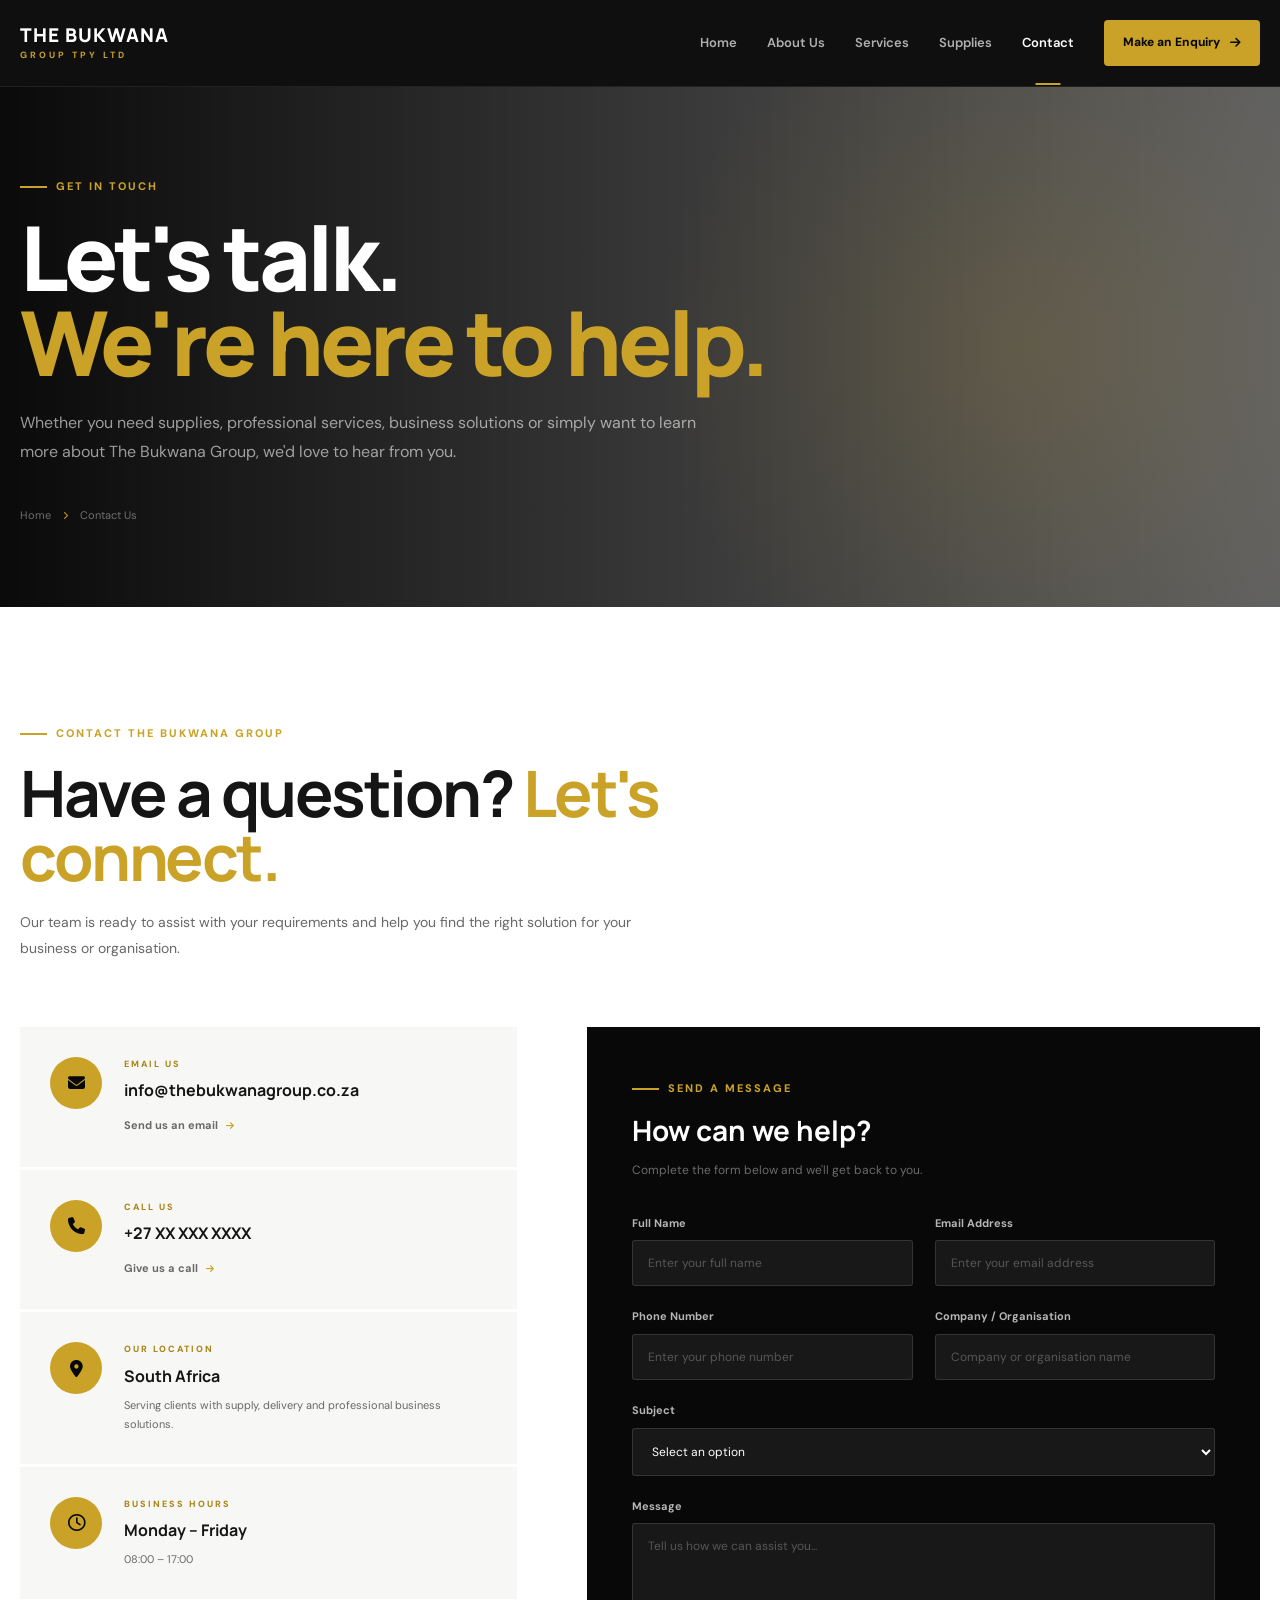
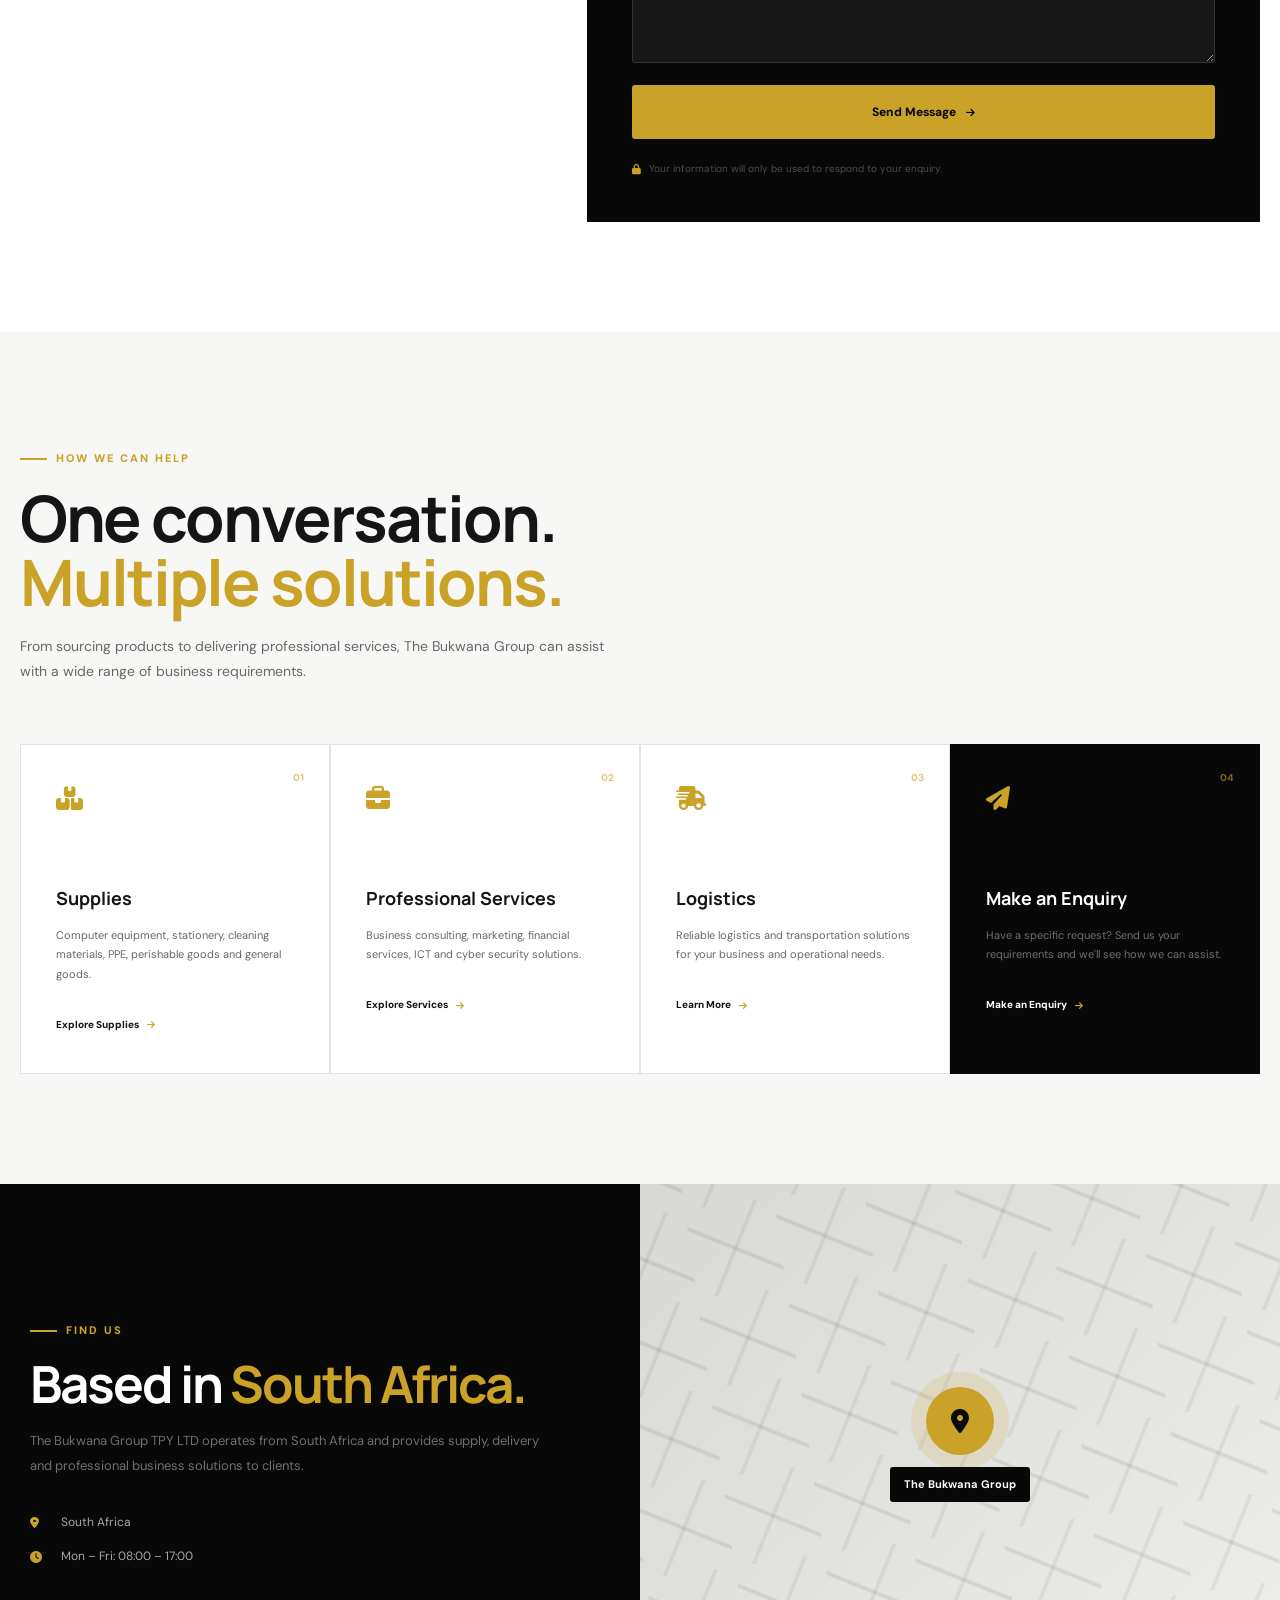
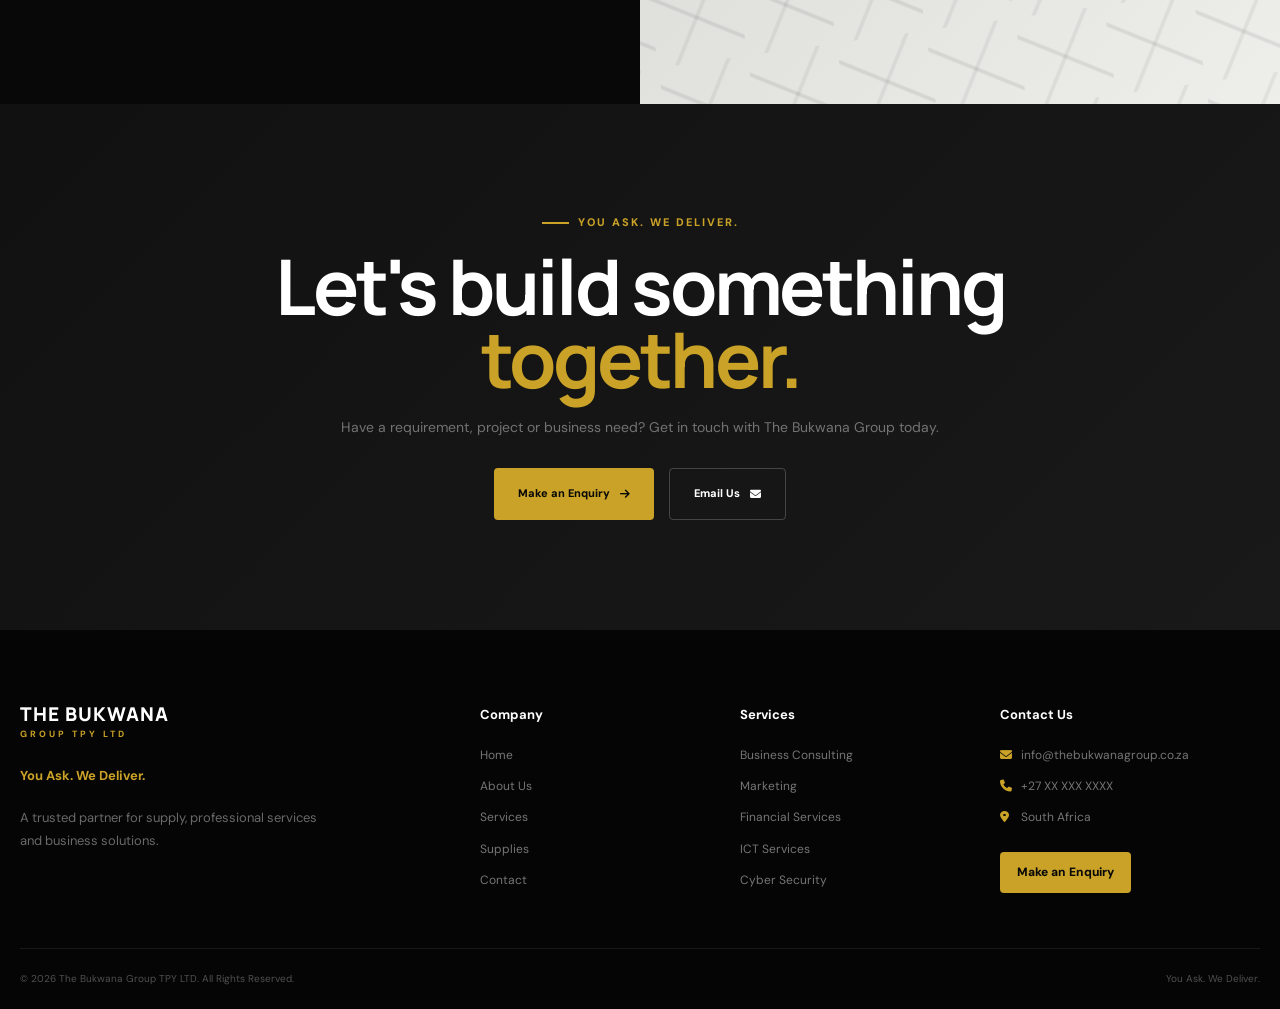
==== contact.html @ 3b1d0615 "first commit" ====
<!DOCTYPE html>
<html lang="en">

<head>

    <meta charset="UTF-8">

    <meta name="viewport" content="width=device-width, initial-scale=1.0">

    <meta name="description"
        content="Contact The Bukwana Group TPY LTD for supplies, professional services, business consulting, logistics, ICT services and general enquiries.">

    <meta name="keywords"
        content="The Bukwana Group contact, contact Bukwana Group, supplies, services, business consulting, logistics, ICT services">

    <meta name="author" content="The Bukwana Group TPY LTD">

    <title>Contact Us | The Bukwana Group PTY LTD</title>


    <!-- Google Fonts -->

    <link rel="preconnect" href="https://fonts.googleapis.com">

    <link rel="preconnect" href="https://fonts.gstatic.com" crossorigin>

    <link
        href="https://fonts.googleapis.com/css2?family=DM+Sans:wght@400;500;600;700&family=Manrope:wght@500;600;700;800&display=swap"
        rel="stylesheet">


    <!-- Font Awesome -->

    <link rel="stylesheet" href="https://cdnjs.cloudflare.com/ajax/libs/font-awesome/6.7.2/css/all.min.css">


    <!-- Contact CSS -->

    <link rel="stylesheet" href="contact.css">

</head>


<body>


    <!-- =====================================================
         NAVBAR
    ====================================================== -->

    <header class="site-header">

        <div class="container navbar">


            <!-- LOGO -->

            <a href="index.html" class="logo">

                <span class="logo-main">
                    THE BUKWANA
                </span>

                <span class="logo-sub">
                    GROUP TPY LTD
                </span>

            </a>


            <!-- DESKTOP NAVIGATION -->

            <nav class="desktop-nav">

                <a href="index.html">
                    Home
                </a>

                <a href="about.html">
                    About Us
                </a>

                <a href="services.html">
                    Services
                </a>

                <a href="supplies.html">
                    Supplies
                </a>

                <a href="contact.html" class="active">
                    Contact
                </a>

                <a href="enquiry.html" class="nav-cta">

                    Make an Enquiry

                    <i class="fa-solid fa-arrow-right"></i>

                </a>

            </nav>


            <!-- MOBILE MENU -->

            <button class="menu-toggle" id="menuToggle" aria-label="Open navigation" aria-expanded="false">

                <span></span>
                <span></span>
                <span></span>

            </button>

        </div>


        <!-- MOBILE NAVIGATION -->

        <nav class="mobile-nav" id="mobileNav">

            <a href="index.html">
                Home
            </a>

            <a href="about.html">
                About Us
            </a>

            <a href="services.html">
                Services
            </a>

            <a href="supplies.html">
                Supplies
            </a>

            <a href="contact.html" class="active">
                Contact
            </a>

            <a href="enquiry.html" class="mobile-cta">

                Make an Enquiry

                <i class="fa-solid fa-arrow-right"></i>

            </a>

        </nav>

    </header>



    <!-- =====================================================
         MAIN
    ====================================================== -->

    <main>


        <!-- =================================================
             PAGE HERO
        ================================================== -->

        <section class="page-hero">

            <div class="hero-overlay"></div>

            <div class="container hero-content">

                <span class="section-label">
                    GET IN TOUCH
                </span>

                <h1>

                    Let's talk.
                    <span>
                        We're here to help.
                    </span>

                </h1>

                <p>

                    Whether you need supplies, professional
                    services, business solutions or simply want
                    to learn more about The Bukwana Group,
                    we'd love to hear from you.

                </p>


                <div class="breadcrumb">

                    <a href="index.html">
                        Home
                    </a>

                    <i class="fa-solid fa-chevron-right"></i>

                    <span>
                        Contact Us
                    </span>

                </div>

            </div>

        </section>



        <!-- =================================================
             CONTACT INTRO
        ================================================== -->

        <section class="contact-intro section">

            <div class="container">

                <div class="intro-heading">

                    <span class="section-label">
                        CONTACT THE BUKWANA GROUP
                    </span>

                    <h2>

                        Have a question?
                        <span>
                            Let's connect.
                        </span>

                    </h2>

                    <p>

                        Our team is ready to assist with your
                        requirements and help you find the right
                        solution for your business or organisation.

                    </p>

                </div>


                <div class="contact-layout">


                    <!-- =====================================
                         CONTACT INFORMATION
                    ====================================== -->

                    <div class="contact-information">


                        <!-- EMAIL -->

                        <div class="contact-card">

                            <div class="contact-icon">

                                <i class="fa-solid fa-envelope"></i>

                            </div>

                            <div>

                                <span class="contact-label">
                                    EMAIL US
                                </span>

                                <h3>
                                    info@thebukwanagroup.co.za
                                </h3>

                                <a href="mailto:info@thebukwanagroup.co.za">

                                    Send us an email

                                    <i class="fa-solid fa-arrow-right"></i>

                                </a>

                            </div>

                        </div>



                        <!-- PHONE -->

                        <div class="contact-card">

                            <div class="contact-icon">

                                <i class="fa-solid fa-phone"></i>

                            </div>

                            <div>

                                <span class="contact-label">
                                    CALL US
                                </span>

                                <h3>
                                    +27 XX XXX XXXX
                                </h3>

                                <a href="tel:+27000000000">

                                    Give us a call

                                    <i class="fa-solid fa-arrow-right"></i>

                                </a>

                            </div>

                        </div>



                        <!-- LOCATION -->

                        <div class="contact-card">

                            <div class="contact-icon">

                                <i class="fa-solid fa-location-dot"></i>

                            </div>

                            <div>

                                <span class="contact-label">
                                    OUR LOCATION
                                </span>

                                <h3>
                                    South Africa
                                </h3>

                                <span class="contact-description">

                                    Serving clients with supply,
                                    delivery and professional
                                    business solutions.

                                </span>

                            </div>

                        </div>



                        <!-- HOURS -->

                        <div class="contact-card">

                            <div class="contact-icon">

                                <i class="fa-regular fa-clock"></i>

                            </div>

                            <div>

                                <span class="contact-label">
                                    BUSINESS HOURS
                                </span>

                                <h3>
                                    Monday – Friday
                                </h3>

                                <span class="contact-description">

                                    08:00 – 17:00

                                </span>

                            </div>

                        </div>


                    </div>



                    <!-- =====================================
                         CONTACT FORM
                    ====================================== -->

                    <div class="contact-form-wrapper">

                        <div class="form-heading">

                            <span class="section-label">
                                SEND A MESSAGE
                            </span>

                            <h3>
                                How can we help?
                            </h3>

                            <p>
                                Complete the form below and
                                we'll get back to you.
                            </p>

                        </div>


                        <form class="contact-form" id="contactForm">


                            <!-- NAME -->

                            <div class="form-group">

                                <label for="name">
                                    Full Name
                                </label>

                                <input type="text" id="name" name="name" placeholder="Enter your full name" required>

                            </div>



                            <!-- EMAIL -->

                            <div class="form-group">

                                <label for="email">
                                    Email Address
                                </label>

                                <input type="email" id="email" name="email" placeholder="Enter your email address"
                                    required>

                            </div>



                            <!-- PHONE -->

                            <div class="form-group">

                                <label for="phone">
                                    Phone Number
                                </label>

                                <input type="tel" id="phone" name="phone" placeholder="Enter your phone number">

                            </div>



                            <!-- COMPANY -->

                            <div class="form-group">

                                <label for="company">
                                    Company / Organisation
                                </label>

                                <input type="text" id="company" name="company"
                                    placeholder="Company or organisation name">

                            </div>



                            <!-- SUBJECT -->

                            <div class="form-group">

                                <label for="subject">
                                    Subject
                                </label>

                                <select id="subject" name="subject" required>

                                    <option value="">
                                        Select an option
                                    </option>

                                    <option value="supplies">
                                        Supplies & Procurement
                                    </option>

                                    <option value="services">
                                        Professional Services
                                    </option>

                                    <option value="logistics">
                                        Logistics & Transportation
                                    </option>

                                    <option value="ict">
                                        ICT Services
                                    </option>

                                    <option value="consulting">
                                        Business Consulting
                                    </option>

                                    <option value="marketing">
                                        Marketing Services
                                    </option>

                                    <option value="financial">
                                        Financial Services
                                    </option>

                                    <option value="cyber-security">
                                        Cyber Security
                                    </option>

                                    <option value="general">
                                        General Enquiry
                                    </option>

                                </select>

                            </div>



                            <!-- MESSAGE -->

                            <div class="form-group">

                                <label for="message">
                                    Message
                                </label>

                                <textarea id="message" name="message" rows="6"
                                    placeholder="Tell us how we can assist you..." required></textarea>

                            </div>



                            <!-- SUBMIT -->

                            <button type="submit" class="submit-btn">

                                Send Message

                                <i class="fa-solid fa-arrow-right"></i>

                            </button>


                            <p class="form-note">

                                <i class="fa-solid fa-lock"></i>

                                Your information will only be used
                                to respond to your enquiry.

                            </p>

                        </form>

                    </div>

                </div>

            </div>

        </section>



        <!-- =================================================
             WHY CONTACT US
        ================================================== -->

        <section class="contact-options section">

            <div class="container">


                <div class="section-heading">

                    <span class="section-label">
                        HOW WE CAN HELP
                    </span>

                    <h2>

                        One conversation.
                        <span>
                            Multiple solutions.
                        </span>

                    </h2>

                    <p>

                        From sourcing products to delivering
                        professional services, The Bukwana Group
                        can assist with a wide range of business
                        requirements.

                    </p>

                </div>



                <div class="options-grid">


                    <!-- SUPPLIES -->

                    <a href="supplies.html" class="option-card">

                        <div class="option-number">
                            01
                        </div>

                        <div class="option-icon">

                            <i class="fa-solid fa-boxes-stacked"></i>

                        </div>

                        <h3>
                            Supplies
                        </h3>

                        <p>

                            Computer equipment, stationery,
                            cleaning materials, PPE, perishable
                            goods and general goods.

                        </p>

                        <span>

                            Explore Supplies

                            <i class="fa-solid fa-arrow-right"></i>

                        </span>

                    </a>



                    <!-- SERVICES -->

                    <a href="services.html" class="option-card">

                        <div class="option-number">
                            02
                        </div>

                        <div class="option-icon">

                            <i class="fa-solid fa-briefcase"></i>

                        </div>

                        <h3>
                            Professional Services
                        </h3>

                        <p>

                            Business consulting, marketing,
                            financial services, ICT and cyber
                            security solutions.

                        </p>

                        <span>

                            Explore Services

                            <i class="fa-solid fa-arrow-right"></i>

                        </span>

                    </a>



                    <!-- LOGISTICS -->

                    <a href="services.html" class="option-card">

                        <div class="option-number">
                            03
                        </div>

                        <div class="option-icon">

                            <i class="fa-solid fa-truck-fast"></i>

                        </div>

                        <h3>
                            Logistics
                        </h3>

                        <p>

                            Reliable logistics and transportation
                            solutions for your business and
                            operational needs.

                        </p>

                        <span>

                            Learn More

                            <i class="fa-solid fa-arrow-right"></i>

                        </span>

                    </a>



                    <!-- ENQUIRY -->

                    <a href="enquiry.html" class="option-card featured">

                        <div class="option-number">
                            04
                        </div>

                        <div class="option-icon">

                            <i class="fa-solid fa-paper-plane"></i>

                        </div>

                        <h3>
                            Make an Enquiry
                        </h3>

                        <p>

                            Have a specific request?
                            Send us your requirements and
                            we'll see how we can assist.

                        </p>

                        <span>

                            Make an Enquiry

                            <i class="fa-solid fa-arrow-right"></i>

                        </span>

                    </a>


                </div>

            </div>

        </section>



        <!-- =================================================
             MAP / LOCATION
        ================================================== -->

        <section class="location-section">

            <div class="location-content">

                <span class="section-label">
                    FIND US
                </span>

                <h2>

                    Based in
                    <span>
                        South Africa.
                    </span>

                </h2>

                <p>

                    The Bukwana Group TPY LTD operates from
                    South Africa and provides supply,
                    delivery and professional business
                    solutions to clients.

                </p>


                <div class="location-details">

                    <div>

                        <i class="fa-solid fa-location-dot"></i>

                        <span>
                            South Africa
                        </span>

                    </div>

                    <div>

                        <i class="fa-solid fa-clock"></i>

                        <span>
                            Mon – Fri: 08:00 – 17:00
                        </span>

                    </div>

                </div>

            </div>


            <div class="map-placeholder">

                <div class="map-grid"></div>

                <div class="map-pin">

                    <div class="pin-circle">

                        <i class="fa-solid fa-location-dot"></i>

                    </div>

                    <span>
                        The Bukwana Group
                    </span>

                </div>

            </div>

        </section>



        <!-- =================================================
             FINAL CTA
        ================================================== -->

        <section class="final-cta section">

            <div class="container">

                <span class="section-label">
                    YOU ASK. WE DELIVER.
                </span>

                <h2>

                    Let's build something
                    <span>
                        together.
                    </span>

                </h2>

                <p>

                    Have a requirement, project or business
                    need? Get in touch with The Bukwana Group
                    today.

                </p>

                <div class="cta-buttons">

                    <a href="enquiry.html" class="btn btn-gold">

                        Make an Enquiry

                        <i class="fa-solid fa-arrow-right"></i>

                    </a>

                    <a href="mailto:info@thebukwanagroup.co.za" class="btn btn-outline">

                        Email Us

                        <i class="fa-solid fa-envelope"></i>

                    </a>

                </div>

            </div>

        </section>

    </main>



    <!-- =====================================================
         FOOTER
    ====================================================== -->

    <footer class="footer">

        <div class="container footer-grid">


            <!-- COMPANY -->

            <div class="footer-company">

                <a href="index.html" class="logo">

                    <span class="logo-main">
                        THE BUKWANA
                    </span>

                    <span class="logo-sub">
                        GROUP TPY LTD
                    </span>

                </a>

                <p class="footer-tagline">
                    You Ask. We Deliver.
                </p>

                <p>

                    A trusted partner for supply,
                    professional services and business
                    solutions.

                </p>

            </div>



            <!-- COMPANY LINKS -->

            <div class="footer-column">

                <h3>
                    Company
                </h3>

                <a href="index.html">
                    Home
                </a>

                <a href="about.html">
                    About Us
                </a>

                <a href="services.html">
                    Services
                </a>

                <a href="supplies.html">
                    Supplies
                </a>

                <a href="contact.html">
                    Contact
                </a>

            </div>



            <!-- SERVICES -->

            <div class="footer-column">

                <h3>
                    Services
                </h3>

                <a href="services.html">
                    Business Consulting
                </a>

                <a href="services.html">
                    Marketing
                </a>

                <a href="services.html">
                    Financial Services
                </a>

                <a href="services.html">
                    ICT Services
                </a>

                <a href="services.html">
                    Cyber Security
                </a>

            </div>



            <!-- CONTACT -->

            <div class="footer-column">

                <h3>
                    Contact Us
                </h3>

                <a href="mailto:info@thebukwanagroup.co.za">

                    <i class="fa-solid fa-envelope"></i>

                    info@thebukwanagroup.co.za

                </a>

                <a href="tel:+27000000000">

                    <i class="fa-solid fa-phone"></i>

                    +27 XX XXX XXXX

                </a>

                <span>

                    <i class="fa-solid fa-location-dot"></i>

                    South Africa

                </span>

                <a href="enquiry.html" class="footer-button">

                    Make an Enquiry

                </a>

            </div>

        </div>


        <div class="container footer-bottom">

            <p>

                © 2026 The Bukwana Group TPY LTD.
                All Rights Reserved.

            </p>

            <p>
                You Ask. We Deliver.
            </p>

        </div>

    </footer>



    <!-- =====================================================
         JAVASCRIPT
    ====================================================== -->

    <script>

        const menuToggle =
            document.getElementById("menuToggle");

        const mobileNav =
            document.getElementById("mobileNav");


        menuToggle.addEventListener(
            "click",
            function () {

                const isOpen =
                    mobileNav.classList.toggle("open");

                menuToggle.classList.toggle("open");

                menuToggle.setAttribute(
                    "aria-expanded",
                    isOpen
                );

            }
        );


        document
            .querySelectorAll(".mobile-nav a")
            .forEach(function (link) {

                link.addEventListener(
                    "click",
                    function () {

                        mobileNav.classList.remove("open");

                        menuToggle.classList.remove("open");

                        menuToggle.setAttribute(
                            "aria-expanded",
                            "false"
                        );

                    }
                );

            });


        /*
         * Temporary frontend form handler.
         *
         * This will be replaced when we connect
         * the form to the backend/API.
         */

        const contactForm =
            document.getElementById("contactForm");


        contactForm.addEventListener(
            "submit",
            function (event) {

                event.preventDefault();

                const button =
                    contactForm.querySelector(
                        ".submit-btn"
                    );

                const originalText =
                    button.innerHTML;


                button.innerHTML =
                    '<i class="fa-solid fa-spinner fa-spin"></i> Sending...';

                button.disabled = true;


                setTimeout(function () {

                    button.innerHTML =
                        '<i class="fa-solid fa-check"></i> Message Sent';

                    button.classList.add("success");


                    setTimeout(function () {

                        contactForm.reset();

                        button.innerHTML =
                            originalText;

                        button.disabled = false;

                        button.classList.remove(
                            "success"
                        );

                    }, 2500);


                }, 1200);

            }
        );

    </script>


</body>

</html>
---- contact.css ----
/* ============================================================
   THE BUKWANA GROUP TPY LTD
   CONTACT PAGE
============================================================ */


/* ============================================================
   VARIABLES
============================================================ */

:root {

    --black: #080808;
    --black-2: #101010;
    --black-3: #181818;

    --gold: #c9a227;
    --gold-light: #dfbb45;
    --gold-dark: #a98417;

    --white: #ffffff;
    --off-white: #f7f7f5;

    --text: #151515;
    --muted: #686868;

    --border: #e3e3e3;

    --container: 1240px;

    --transition: .3s ease;

}


/* ============================================================
   RESET
============================================================ */

* {

    margin: 0;

    padding: 0;

    box-sizing: border-box;

}


html {

    scroll-behavior: smooth;

}


body {

    font-family:
        "DM Sans",
        sans-serif;

    color: var(--text);

    background: var(--white);

    line-height: 1.6;

    overflow-x: hidden;

}


a {

    color: inherit;

    text-decoration: none;

}


button,
input,
textarea,
select {

    font-family: inherit;

}


button {

    cursor: pointer;

}


.container {

    width:
        min(
            calc(100% - 40px),
            var(--container)
        );

    margin: auto;

}


.section {

    padding: 110px 0;

}


/* ============================================================
   NAVBAR
============================================================ */

.site-header {

    position: sticky;

    top: 0;

    z-index: 999;

    background:
        rgba(
            8,
            8,
            8,
            .97
        );

    border-bottom:
        1px solid
        rgba(
            255,
            255,
            255,
            .08
        );

    backdrop-filter: blur(12px);

}


.navbar {

    height: 86px;

    display: flex;

    align-items: center;

    justify-content: space-between;

}


/* ============================================================
   LOGO
============================================================ */

.logo {

    display: flex;

    flex-direction: column;

    line-height: 1;

}


.logo-main {

    color: var(--white);

    font-family:
        "Manrope",
        sans-serif;

    font-size: 19px;

    font-weight: 800;

    letter-spacing: 1px;

}


.logo-sub {

    margin-top: 6px;

    color: var(--gold);

    font-size: 9px;

    font-weight: 700;

    letter-spacing: 3px;

}


/* ============================================================
   DESKTOP NAV
============================================================ */

.desktop-nav {

    display: flex;

    align-items: center;

    gap: 30px;

}


.desktop-nav > a:not(.nav-cta) {

    position: relative;

    color:
        rgba(
            255,
            255,
            255,
            .67
        );

    font-size: 13px;

    font-weight: 600;

    transition:
        color var(--transition);

}


.desktop-nav > a:not(.nav-cta):hover,
.desktop-nav > a.active {

    color: var(--white);

}


.desktop-nav > a.active::after {

    content: "";

    position: absolute;

    left: 50%;

    bottom: -32px;

    width: 25px;

    height: 2px;

    background: var(--gold);

    transform:
        translateX(-50%);

}


.nav-cta {

    display: inline-flex;

    align-items: center;

    gap: 10px;

    padding:
        13px 19px;

    color: var(--black);

    background: var(--gold);

    border-radius: 4px;

    font-size: 12px;

    font-weight: 800;

    transition:
        all var(--transition);

}


.nav-cta:hover {

    background: var(--gold-light);

    transform:
        translateY(-2px);

}


/* ============================================================
   MOBILE NAV
============================================================ */

.menu-toggle {

    display: none;

    width: 43px;

    height: 43px;

    padding: 9px;

    background: transparent;

    border:
        1px solid
        rgba(
            255,
            255,
            255,
            .18
        );

    border-radius: 4px;

}


.menu-toggle span {

    display: block;

    height: 2px;

    margin: 5px 0;

    background: var(--white);

}


.mobile-nav {

    display: none;

}


.mobile-nav.open {

    display: flex;

    flex-direction: column;

    padding:
        15px 20px 25px;

    background: var(--black);

}


.mobile-nav a {

    padding: 15px 5px;

    color:
        rgba(
            255,
            255,
            255,
            .7
        );

    border-bottom:
        1px solid
        rgba(
            255,
            255,
            255,
            .07
        );

    font-size: 14px;

    font-weight: 600;

}


.mobile-nav a.active {

    color: var(--gold);

}


.mobile-nav .mobile-cta {

    margin-top: 15px;

    color: var(--black);

    background: var(--gold);

    border: none;

    text-align: center;

}


/* ============================================================
   HERO
============================================================ */

.page-hero {

    position: relative;

    min-height: 520px;

    display: flex;

    align-items: center;

    color: var(--white);

    background:

        linear-gradient(
            90deg,
            rgba(0,0,0,.96),
            rgba(0,0,0,.62)
        ),

        url("../assets/images/contact-hero.jpg")
        center / cover no-repeat;

}


.hero-overlay {

    position: absolute;

    inset: 0;

    background:
        radial-gradient(
            circle at 80% 50%,
            rgba(
                201,
                162,
                39,
                .14
            ),
            transparent 35%
        );

}


.hero-content {

    position: relative;

    z-index: 2;

    padding: 80px 0;

}


.section-label {

    display: inline-flex;

    align-items: center;

    gap: 9px;

    margin-bottom: 18px;

    color: var(--gold);

    font-size: 11px;

    font-weight: 800;

    letter-spacing: 2px;

}


.section-label::before {

    content: "";

    width: 27px;

    height: 2px;

    background: var(--gold);

}


.hero-content h1 {

    max-width: 950px;

    margin-bottom: 25px;

    font-family:
        "Manrope",
        sans-serif;

    font-size:
        clamp(
            3.5rem,
            7vw,
            6.3rem
        );

    font-weight: 800;

    line-height: .95;

    letter-spacing: -4px;

}


.hero-content h1 span {

    display: block;

    color: var(--gold);

}


.hero-content > p {

    max-width: 700px;

    color:
        rgba(
            255,
            255,
            255,
            .58
        );

    font-size: 16px;

    line-height: 1.8;

}


.breadcrumb {

    display: flex;

    align-items: center;

    gap: 12px;

    margin-top: 40px;

    color:
        rgba(
            255,
            255,
            255,
            .4
        );

    font-size: 11px;

}


.breadcrumb a:hover {

    color: var(--gold);

}


.breadcrumb i {

    color: var(--gold);

    font-size: 8px;

}


/* ============================================================
   CONTACT INTRO
============================================================ */

.contact-intro {

    background: var(--white);

}


.intro-heading {

    max-width: 750px;

    margin-bottom: 65px;

}


.intro-heading h2 {

    margin-bottom: 20px;

    font-family:
        "Manrope",
        sans-serif;

    font-size:
        clamp(
            2.7rem,
            5vw,
            4.8rem
        );

    line-height: 1;

    letter-spacing: -2.5px;

}


.intro-heading h2 span {

    color: var(--gold);

}


.intro-heading p {

    max-width: 650px;

    color: var(--muted);

    font-size: 14px;

    line-height: 1.9;

}


/* ============================================================
   CONTACT LAYOUT
============================================================ */

.contact-layout {

    display: grid;

    grid-template-columns:
        .85fr 1.15fr;

    gap: 70px;

    align-items: start;

}


/* ============================================================
   CONTACT INFORMATION
============================================================ */

.contact-information {

    display: flex;

    flex-direction: column;

    gap: 2px;

}


.contact-card {

    display: flex;

    align-items: flex-start;

    gap: 22px;

    padding: 30px;

    background: var(--off-white);

    border-bottom:
        1px solid
        var(--white);

    transition:
        background var(--transition);

}


.contact-card:hover {

    background: #eeeeeb;

}


.contact-icon {

    flex-shrink: 0;

    width: 52px;

    height: 52px;

    display: flex;

    align-items: center;

    justify-content: center;

    color: var(--black);

    background: var(--gold);

    border-radius: 50%;

    font-size: 17px;

}


.contact-label {

    display: block;

    margin-bottom: 7px;

    color: var(--gold-dark);

    font-size: 9px;

    font-weight: 800;

    letter-spacing: 2px;

}


.contact-card h3 {

    margin-bottom: 7px;

    font-family:
        "Manrope",
        sans-serif;

    font-size: 16px;

    word-break: break-word;

}


.contact-card a {

    display: inline-flex;

    align-items: center;

    gap: 8px;

    color: var(--muted);

    font-size: 11px;

    font-weight: 700;

}


.contact-card a:hover {

    color: var(--gold-dark);

}


.contact-card a i {

    color: var(--gold);

    font-size: 9px;

}


.contact-description {

    display: block;

    color: var(--muted);

    font-size: 11px;

    line-height: 1.7;

}


/* ============================================================
   FORM
============================================================ */

.contact-form-wrapper {

    padding: 45px;

    background: var(--black);

    color: var(--white);

}


.form-heading {

    margin-bottom: 35px;

}


.form-heading .section-label {

    margin-bottom: 10px;

}


.form-heading h3 {

    margin-bottom: 8px;

    font-family:
        "Manrope",
        sans-serif;

    font-size: 28px;

}


.form-heading p {

    color:
        rgba(
            255,
            255,
            255,
            .4
        );

    font-size: 12px;

}


.contact-form {

    display: grid;

    grid-template-columns:
        repeat(2, 1fr);

    gap: 22px;

}


.form-group {

    display: flex;

    flex-direction: column;

    gap: 8px;

}


.form-group:nth-last-of-type(2),
.form-group:last-of-type {

    grid-column: 1 / -1;

}


.form-group label {

    color:
        rgba(
            255,
            255,
            255,
            .7
        );

    font-size: 11px;

    font-weight: 700;

}


.form-group input,
.form-group select,
.form-group textarea {

    width: 100%;

    padding:
        14px 15px;

    color: var(--white);

    background: var(--black-3);

    border:
        1px solid
        rgba(
            255,
            255,
            255,
            .12
        );

    border-radius: 3px;

    outline: none;

    font-size: 12px;

    transition:
        border-color var(--transition),
        background var(--transition);

}


.form-group input::placeholder,
.form-group textarea::placeholder {

    color:
        rgba(
            255,
            255,
            255,
            .27
        );

}


.form-group input:focus,
.form-group select:focus,
.form-group textarea:focus {

    border-color: var(--gold);

    background: #141414;

}


.form-group textarea {

    resize: vertical;

    min-height: 140px;

}


.form-group select option {

    color: var(--white);

    background: var(--black-3);

}


.submit-btn {

    grid-column: 1 / -1;

    min-height: 54px;

    display: inline-flex;

    align-items: center;

    justify-content: center;

    gap: 10px;

    padding:
        0 25px;

    color: var(--black);

    background: var(--gold);

    border: none;

    border-radius: 3px;

    font-size: 12px;

    font-weight: 800;

    transition:
        all var(--transition);

}


.submit-btn:hover {

    background: var(--gold-light);

    transform:
        translateY(-2px);

}


.submit-btn i {

    font-size: 10px;

}


.submit-btn.success {

    background: #4caf50;

    color: var(--white);

}


.form-note {

    grid-column: 1 / -1;

    display: flex;

    align-items: center;

    gap: 8px;

    color:
        rgba(
            255,
            255,
            255,
            .28
        );

    font-size: 10px;

}


.form-note i {

    color: var(--gold);

}


/* ============================================================
   CONTACT OPTIONS
============================================================ */

.contact-options {

    background: var(--off-white);

}


.section-heading {

    max-width: 750px;

    margin-bottom: 60px;

}


.section-heading h2 {

    margin-bottom: 20px;

    font-family:
        "Manrope",
        sans-serif;

    font-size:
        clamp(
            2.7rem,
            5vw,
            4.7rem
        );

    line-height: 1;

    letter-spacing: -2px;

}


.section-heading h2 span {

    color: var(--gold);

}


.section-heading p {

    max-width: 600px;

    color: var(--muted);

    font-size: 14px;

    line-height: 1.8;

}


.options-grid {

    display: grid;

    grid-template-columns:
        repeat(4, 1fr);

}


.option-card {

    position: relative;

    min-height: 330px;

    padding: 35px;

    background: var(--white);

    border:
        1px solid
        var(--border);

    transition:
        all var(--transition);

}


.option-card:hover {

    transform:
        translateY(-6px);

    box-shadow:
        0 20px 45px
        rgba(
            0,
            0,
            0,
            .08
        );

}


.option-card.featured {

    color: var(--white);

    background: var(--black);

    border-color: var(--black);

}


.option-number {

    position: absolute;

    top: 25px;

    right: 25px;

    color:
        rgba(
            201,
            162,
            39,
            .6
        );

    font-size: 10px;

    font-weight: 800;

}


.option-icon {

    margin-bottom: 65px;

    color: var(--gold);

    font-size: 24px;

}


.option-card h3 {

    margin-bottom: 13px;

    font-family:
        "Manrope",
        sans-serif;

    font-size: 18px;

}


.option-card p {

    margin-bottom: 25px;

    color: var(--muted);

    font-size: 11px;

    line-height: 1.8;

}


.option-card.featured p {

    color:
        rgba(
            255,
            255,
            255,
            .42
        );

}


.option-card > span {

    display: inline-flex;

    align-items: center;

    gap: 8px;

    color: var(--text);

    font-size: 10px;

    font-weight: 800;

}


.option-card.featured > span {

    color: var(--white);

}


.option-card > span i {

    color: var(--gold);

    font-size: 9px;

    transition:
        transform var(--transition);

}


.option-card:hover > span i {

    transform:
        translateX(5px);

}


/* ============================================================
   LOCATION
============================================================ */

.location-section {

    display: grid;

    grid-template-columns:
        1fr 1fr;

    min-height: 520px;

}


.location-content {

    display: flex;

    flex-direction: column;

    justify-content: center;

    padding:
        90px max(30px, calc((100vw - 1240px) / 2));

    padding-right: 70px;

    color: var(--white);

    background: var(--black);

}


.location-content h2 {

    margin-bottom: 20px;

    font-family:
        "Manrope",
        sans-serif;

    font-size:
        clamp(
            2.5rem,
            4vw,
            4rem
        );

    line-height: 1;

    letter-spacing: -2px;

}


.location-content h2 span {

    color: var(--gold);

}


.location-content > p {

    max-width: 520px;

    margin-bottom: 35px;

    color:
        rgba(
            255,
            255,
            255,
            .42
        );

    font-size: 13px;

    line-height: 1.9;

}


.location-details {

    display: flex;

    flex-direction: column;

    gap: 15px;

}


.location-details div {

    display: flex;

    align-items: center;

    gap: 13px;

    color:
        rgba(
            255,
            255,
            255,
            .65
        );

    font-size: 12px;

}


.location-details i {

    color: var(--gold);

    width: 18px;

}


.map-placeholder {

    position: relative;

    display: flex;

    align-items: center;

    justify-content: center;

    overflow: hidden;

    background:

        linear-gradient(
            135deg,
            #d7d7d4,
            #eeeeeb
        );

}


.map-grid {

    position: absolute;

    inset: -100px;

    background-image:

        linear-gradient(
            30deg,
            transparent 48%,
            rgba(0,0,0,.08) 49%,
            rgba(0,0,0,.08) 51%,
            transparent 52%
        ),

        linear-gradient(
            120deg,
            transparent 48%,
            rgba(0,0,0,.06) 49%,
            rgba(0,0,0,.06) 51%,
            transparent 52%
        );

    background-size:
        90px 90px;

    transform:
        rotate(-8deg);

}


.map-pin {

    position: relative;

    z-index: 2;

    display: flex;

    flex-direction: column;

    align-items: center;

    gap: 12px;

}


.pin-circle {

    width: 68px;

    height: 68px;

    display: flex;

    align-items: center;

    justify-content: center;

    color: var(--black);

    background: var(--gold);

    border-radius: 50%;

    box-shadow:
        0 0 0 15px
        rgba(
            201,
            162,
            39,
            .15
        );

}


.pin-circle i {

    font-size: 24px;

}


.map-pin span {

    padding:
        9px 14px;

    color: var(--white);

    background: var(--black);

    border-radius: 3px;

    font-size: 11px;

    font-weight: 700;

}


/* ============================================================
   FINAL CTA
============================================================ */

.final-cta {

    color: var(--white);

    text-align: center;

    background:
        linear-gradient(
            135deg,
            #111111,
            #191919
        );

}


.final-cta .container {

    display: flex;

    flex-direction: column;

    align-items: center;

}


.final-cta h2 {

    max-width: 900px;

    margin-bottom: 20px;

    font-family:
        "Manrope",
        sans-serif;

    font-size:
        clamp(
            3rem,
            6vw,
            5.5rem
        );

    line-height: .95;

    letter-spacing: -3px;

}


.final-cta h2 span {

    color: var(--gold);

}


.final-cta p {

    max-width: 600px;

    margin-bottom: 30px;

    color:
        rgba(
            255,
            255,
            255,
            .4
        );

    font-size: 14px;

}


.cta-buttons {

    display: flex;

    align-items: center;

    gap: 15px;

}


.btn {

    min-height: 52px;

    display: inline-flex;

    align-items: center;

    justify-content: center;

    gap: 10px;

    padding:
        0 24px;

    border-radius: 4px;

    font-size: 11px;

    font-weight: 800;

    transition:
        all var(--transition);

}


.btn-gold {

    color: var(--black);

    background: var(--gold);

}


.btn-gold:hover {

    background: var(--gold-light);

    transform:
        translateY(-2px);

}


.btn-outline {

    color: var(--white);

    background: transparent;

    border:
        1px solid
        rgba(
            255,
            255,
            255,
            .2
        );

}


.btn-outline:hover {

    color: var(--gold);

    border-color: var(--gold);

}


/* ============================================================
   FOOTER
============================================================ */

.footer {

    color:
        rgba(
            255,
            255,
            255,
            .55
        );

    background: #050505;

}


.footer-grid {

    display: grid;

    grid-template-columns:
        2fr 1fr 1fr 1.3fr;

    gap: 60px;

    padding:
        75px 0 55px;

}


.footer-company p {

    max-width: 320px;

    margin-top: 18px;

    color:
        rgba(
            255,
            255,
            255,
            .4
        );

    font-size: 13px;

    line-height: 1.8;

}


.footer-company .footer-tagline {

    margin-top: 25px;

    color: var(--gold);

    font-weight: 700;

}


.footer-column {

    display: flex;

    flex-direction: column;

    align-items: flex-start;

    gap: 12px;

}


.footer-column h3 {

    margin-bottom: 8px;

    color: var(--white);

    font-size: 13px;

}


.footer-column a,
.footer-column span {

    color:
        rgba(
            255,
            255,
            255,
            .45
        );

    font-size: 12px;

    transition:
        color var(--transition);

}


.footer-column a:hover {

    color: var(--gold);

}


.footer-column i {

    width: 18px;

    color: var(--gold);

}


.footer-button {

    margin-top: 12px;

    padding:
        11px 17px;

    color: var(--black) !important;

    background: var(--gold);

    border-radius: 4px;

    font-weight: 800;

}


.footer-button:hover {

    background: var(--gold-light);

}


.footer-bottom {

    display: flex;

    align-items: center;

    justify-content: space-between;

    padding:
        22px 0;

    border-top:
        1px solid
        rgba(
            255,
            255,
            255,
            .08
        );

}


.footer-bottom p {

    color:
        rgba(
            255,
            255,
            255,
            .3
        );

    font-size: 10px;

}


/* ============================================================
   RESPONSIVE
============================================================ */

@media (max-width: 1100px) {

    .desktop-nav {

        gap: 20px;

    }


    .contact-layout {

        grid-template-columns: 1fr;

    }


    .options-grid {

        grid-template-columns:
            repeat(2, 1fr);

    }


    .footer-grid {

        grid-template-columns:
            1.5fr 1fr 1fr;

    }

}


@media (max-width: 900px) {

    .desktop-nav {

        display: none;

    }


    .menu-toggle {

        display: block;

    }


    .location-section {

        grid-template-columns: 1fr;

    }


    .location-content {

        padding:
            75px 30px;

    }


    .map-placeholder {

        min-height: 400px;

    }

}


@media (max-width: 700px) {

    .contact-form {

        grid-template-columns: 1fr;

    }


    .form-group:nth-last-of-type(2),
    .form-group:last-of-type {

        grid-column: auto;

    }


    .submit-btn,
    .form-note {

        grid-column: auto;

    }


    .options-grid {

        grid-template-columns: 1fr;

    }


    .cta-buttons {

        flex-direction: column;

        width: 100%;

    }


    .cta-buttons .btn {

        width: 100%;

    }


    .footer-grid {

        grid-template-columns:
            1fr 1fr;

    }

}


@media (max-width: 600px) {

    .container {

        width:
            calc(100% - 30px);

    }


    .section {

        padding: 75px 0;

    }


    .navbar {

        height: 76px;

    }


    .hero-content {

        padding: 60px 0;

    }


    .hero-content h1 {

        font-size: 3.4rem;

        letter-spacing: -3px;

    }


    .contact-form-wrapper {

        padding: 30px 22px;

    }


    .contact-card {

        padding: 25px 20px;

    }


    .contact-card h3 {

        font-size: 14px;

    }


    .footer-grid {

        grid-template-columns: 1fr;

        gap: 40px;

    }


    .footer-bottom {

        flex-direction: column;

        align-items: flex-start;

        gap: 8px;

    }

}


@media (max-width: 430px) {

    .logo-main {

        font-size: 16px;

    }


    .logo-sub {

        font-size: 8px;

    }


    .hero-content h1 {

        font-size: 2.9rem;

    }


    .intro-heading h2 {

        font-size: 2.5rem;

    }

}
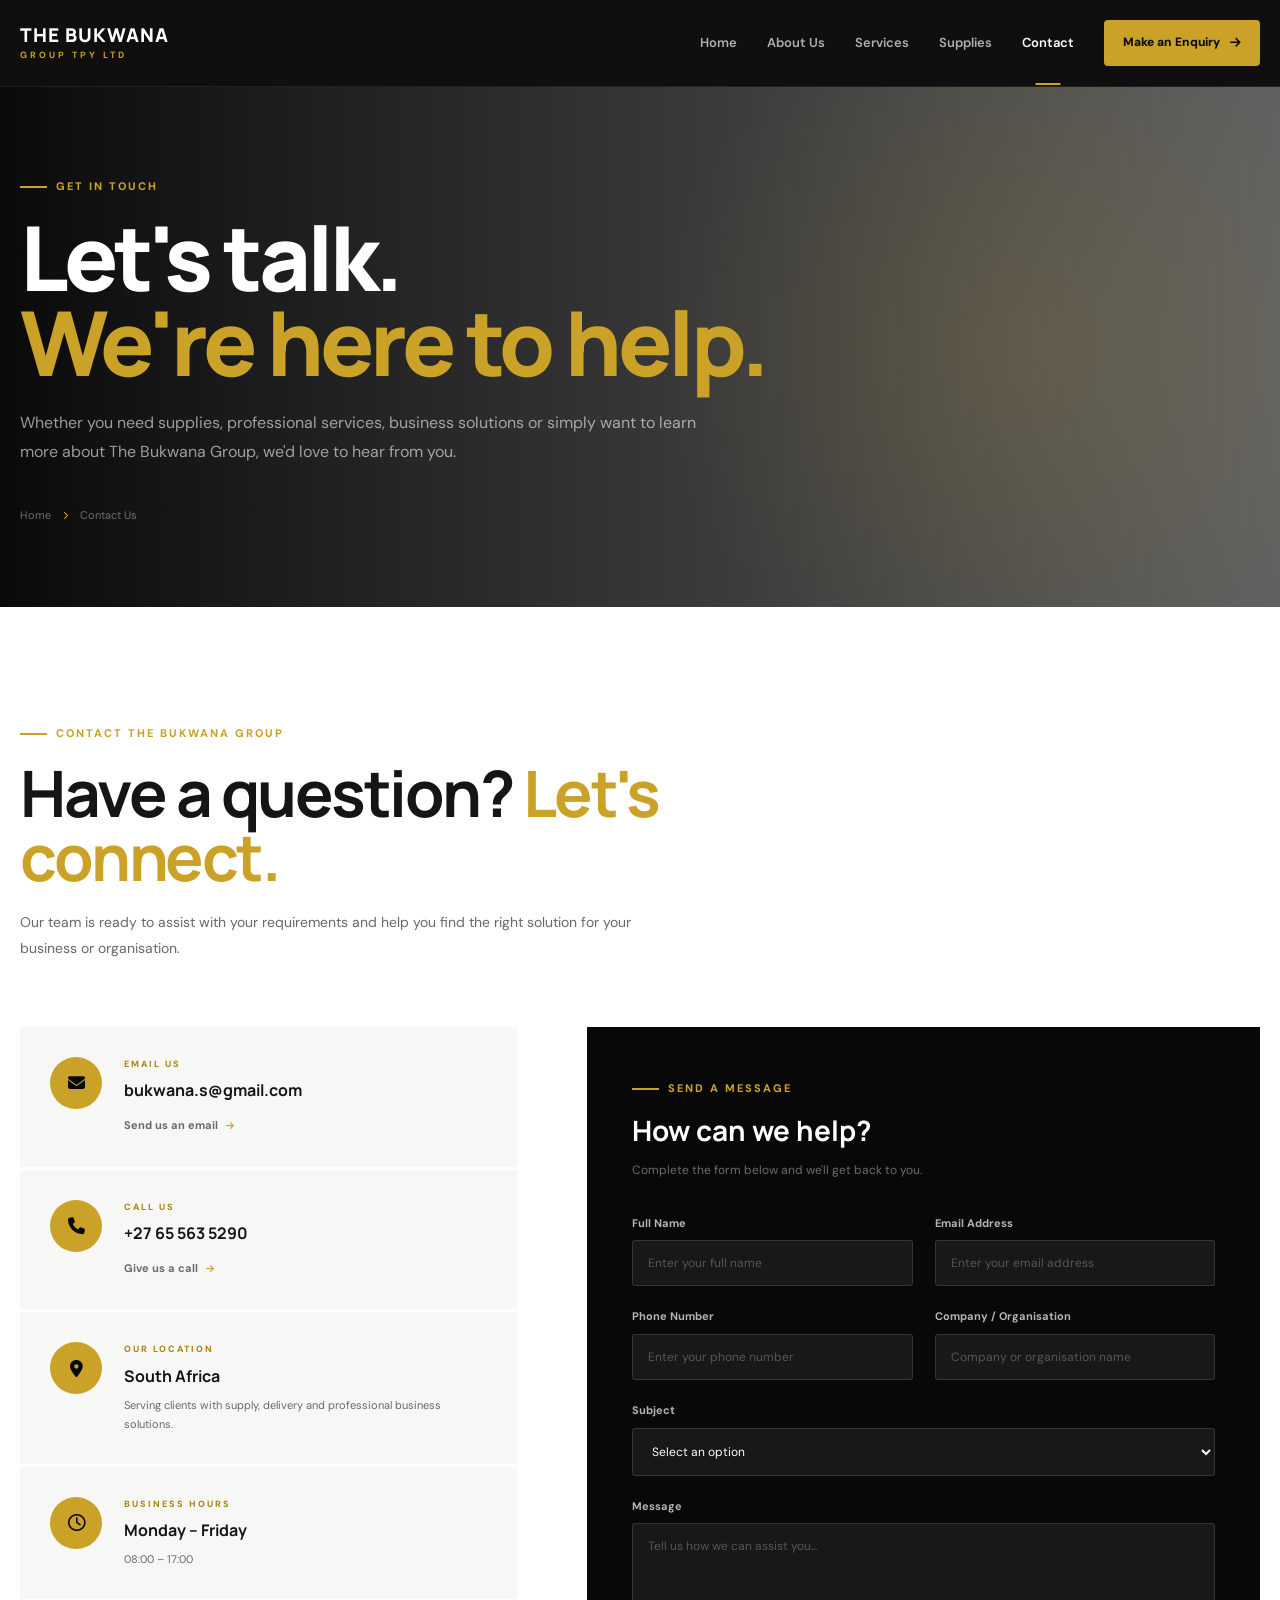
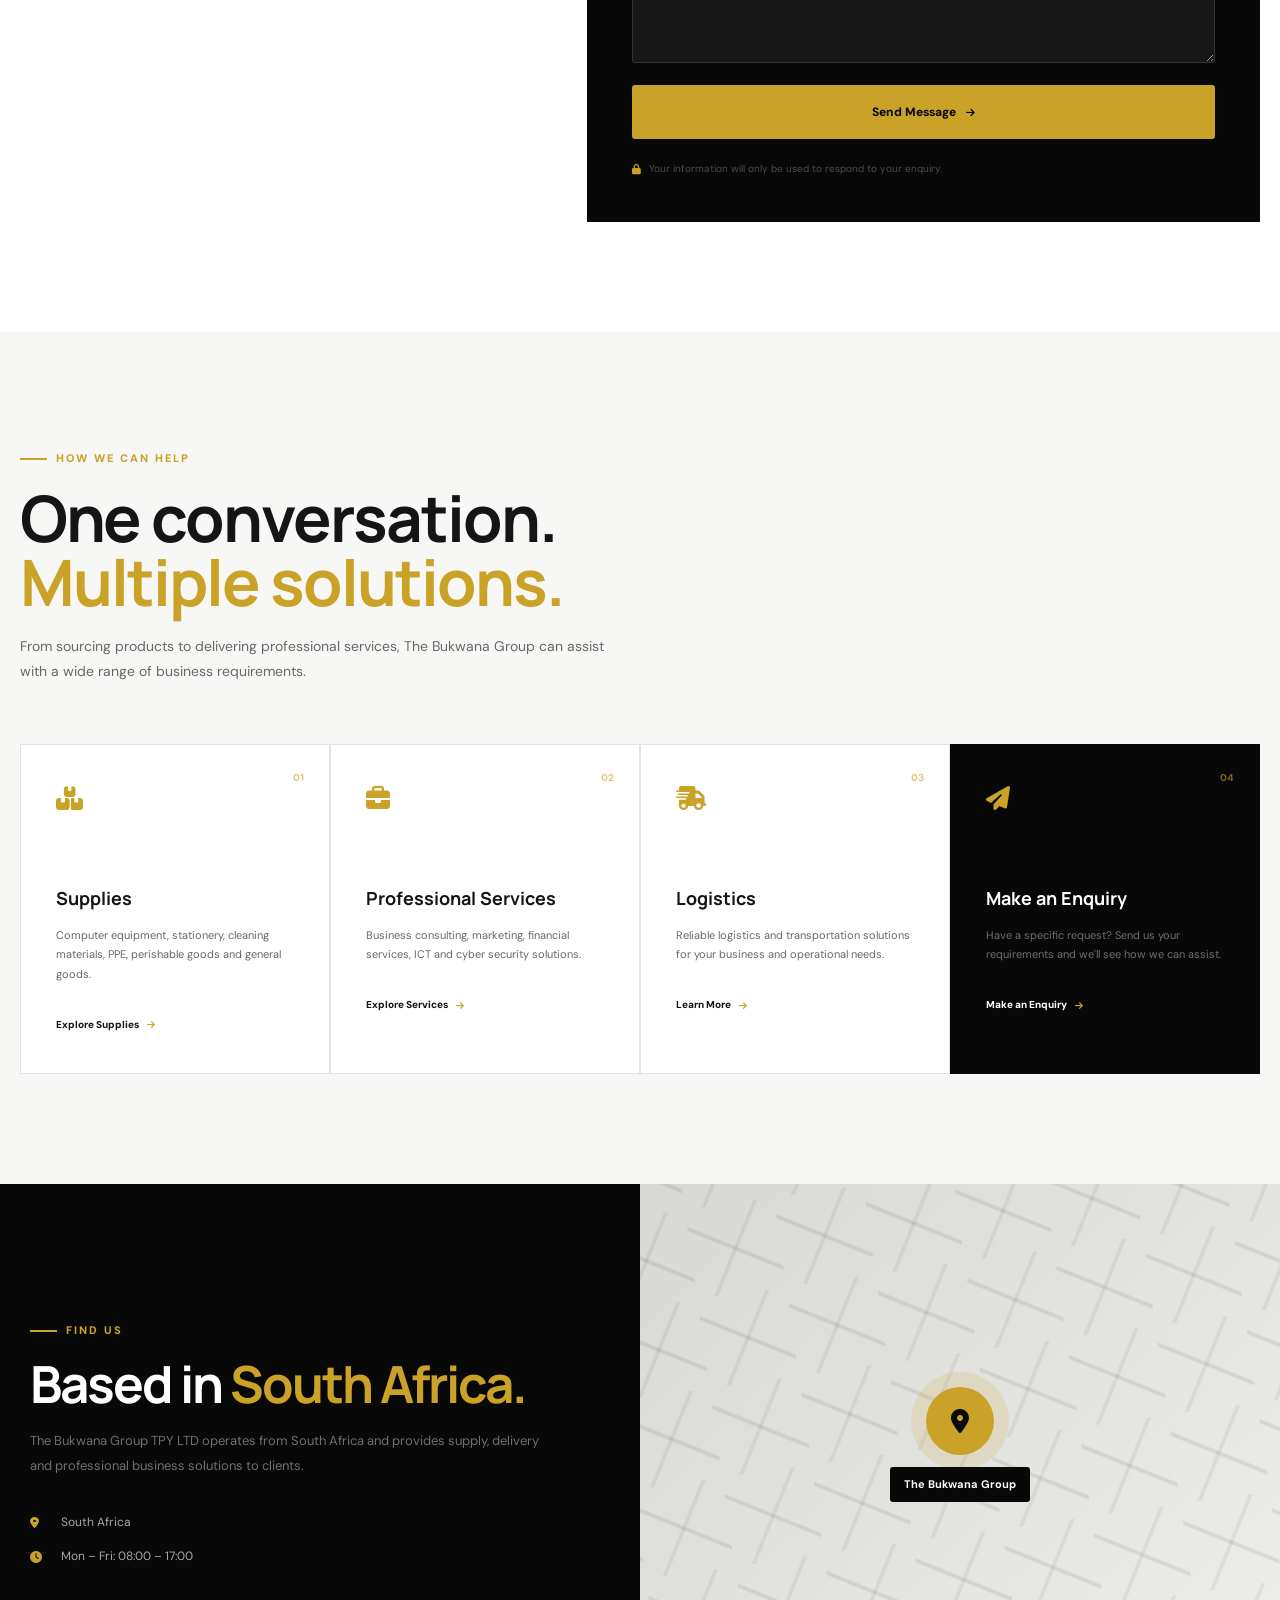
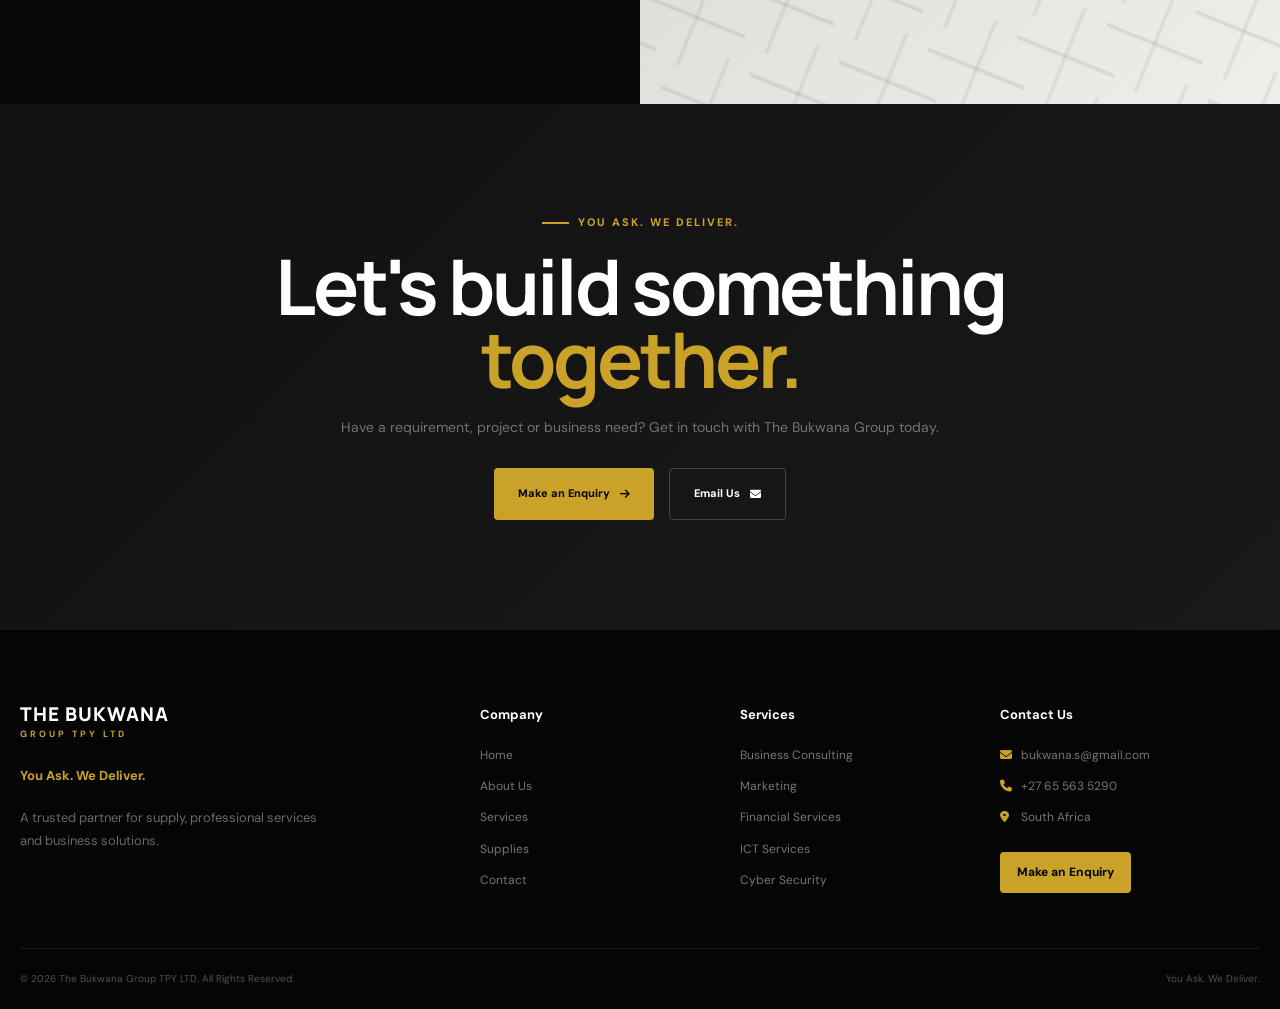
==== commit efc45e8c: "update contact details" ====
--- a/contact.html
+++ b/contact.html
@@ -275,10 +275,10 @@
                                 </span>
 
                                 <h3>
-                                    info@thebukwanagroup.co.za
+                                    bukwana.s@gmail.com
                                 </h3>
 
-                                <a href="mailto:info@thebukwanagroup.co.za">
+                                <a href="mailto:bukwana.s@gmail.com">
 
                                     Send us an email
 
@@ -309,10 +309,10 @@
                                 </span>
 
                                 <h3>
-                                    +27 XX XXX XXXX
+                                    +27 65 563 5290
                                 </h3>
 
-                                <a href="tel:+27000000000">
+                                <a href="tel:+27655635290">
 
                                     Give us a call
 
@@ -1034,19 +1034,19 @@
                     Contact Us
                 </h3>
 
-                <a href="mailto:info@thebukwanagroup.co.za">
+                <a href="mailto:bukwana.s@gmail.com">
 
                     <i class="fa-solid fa-envelope"></i>
 
-                    info@thebukwanagroup.co.za
-
-                </a>
-
-                <a href="tel:+27000000000">
+                    bukwana.s@gmail.com
+
+                </a>
+
+                <a href="tel:+27655635290">
 
                     <i class="fa-solid fa-phone"></i>
 
-                    +27 XX XXX XXXX
+                    +27 65 563 5290
 
                 </a>
 
